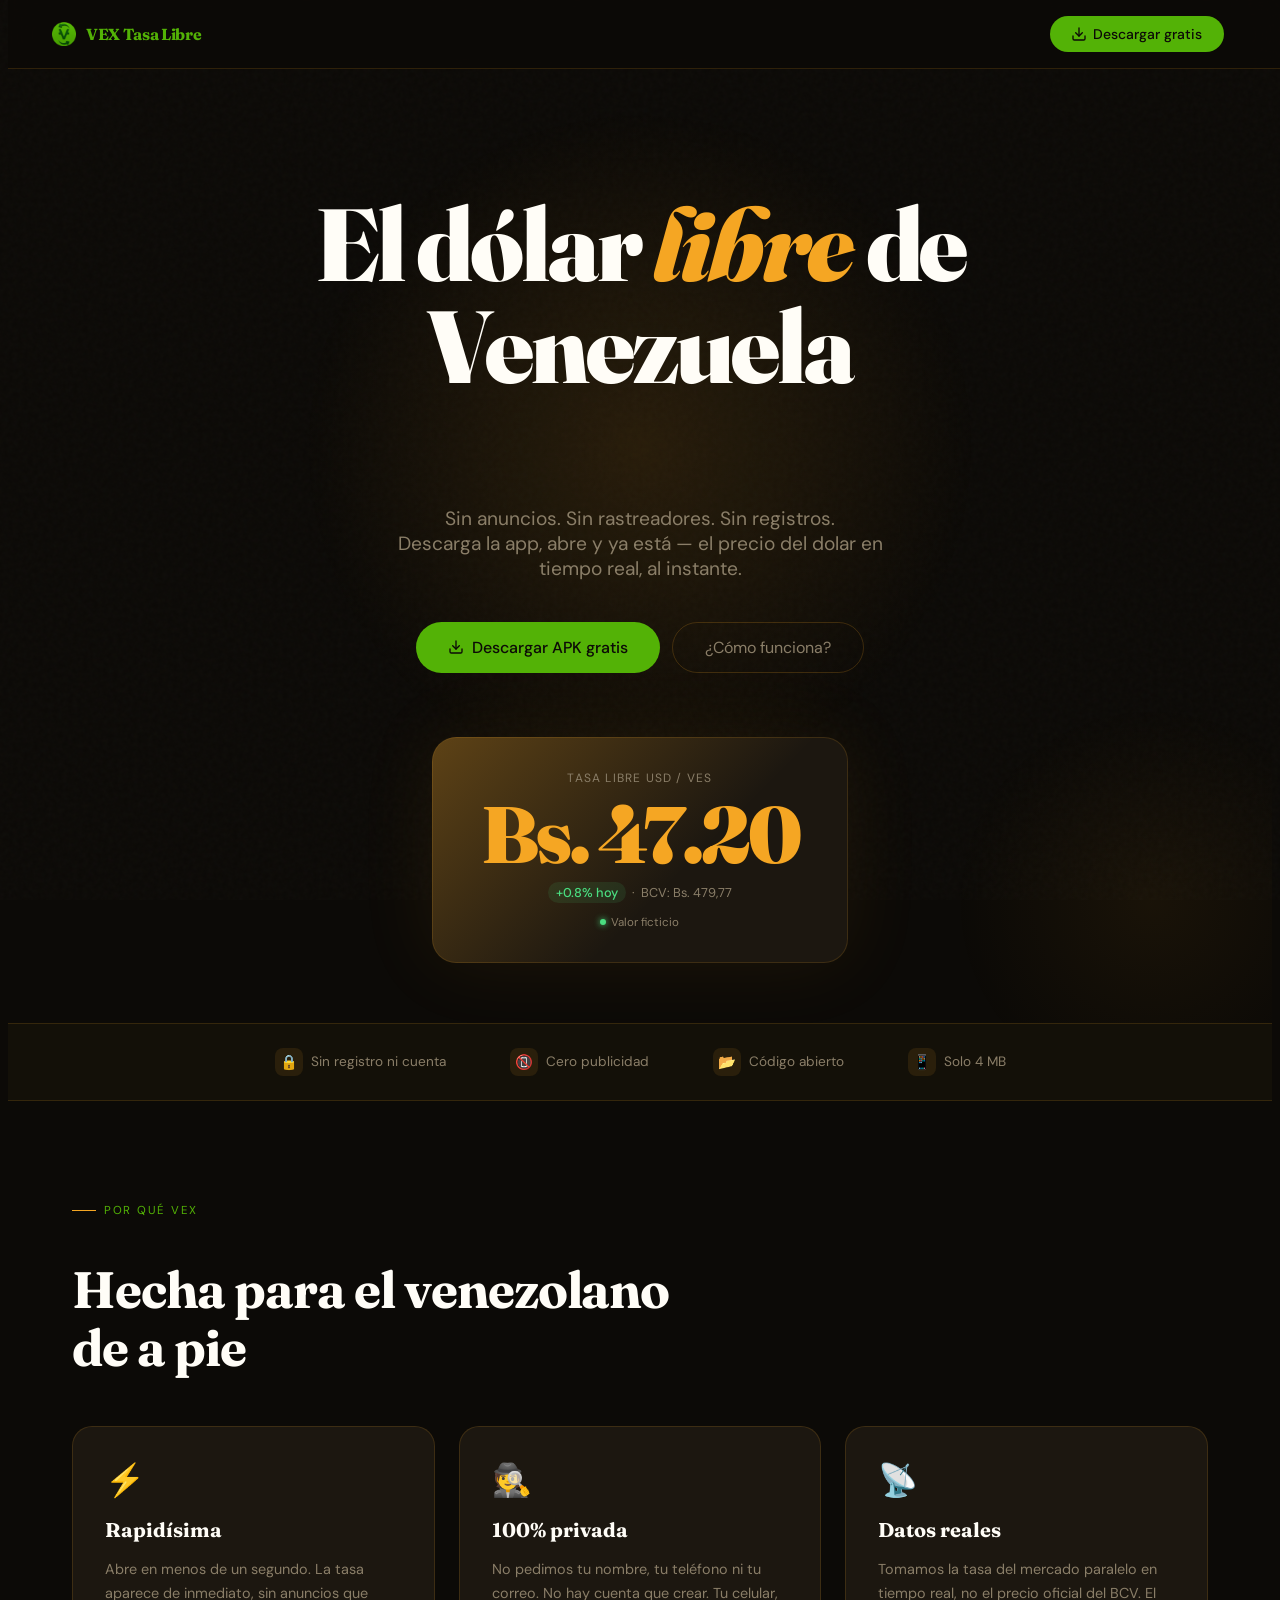
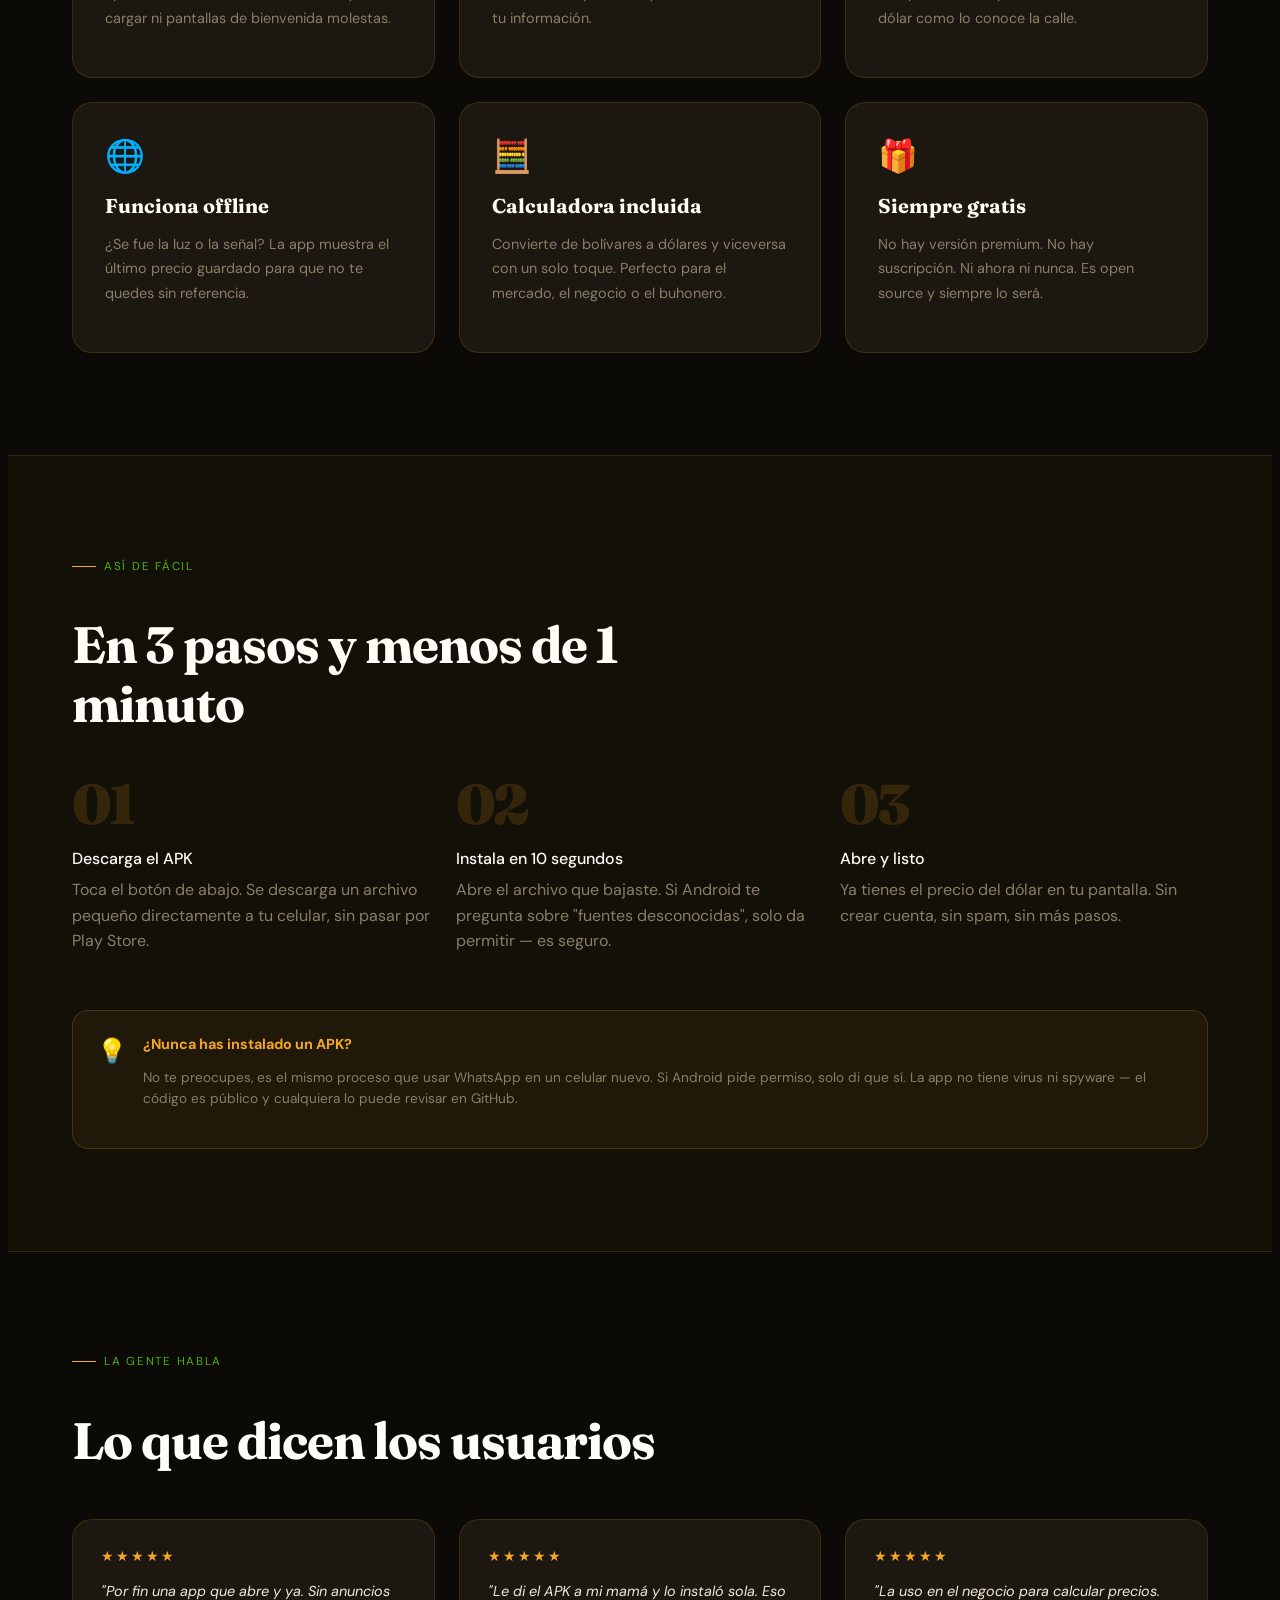
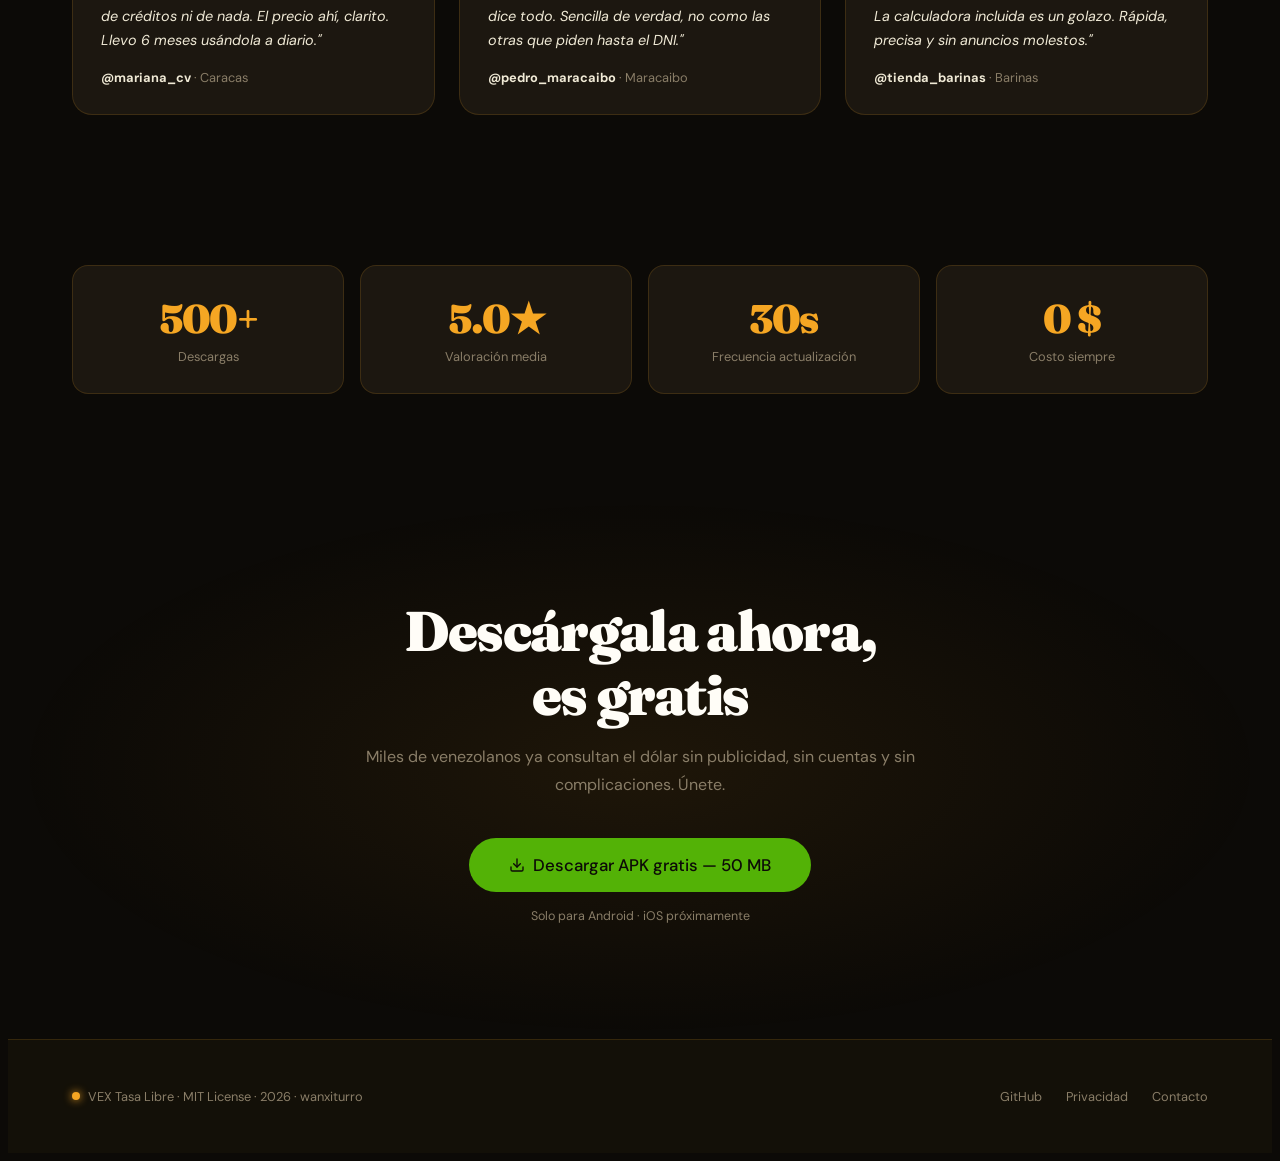
==== index.html @ ee1d556b "Add files via upload" ====
<!DOCTYPE html>
<html lang="es">
<head>
<meta charset="UTF-8" />
<meta name="viewport" content="width=device-width, initial-scale=1.0" />
<title>VEX Tasa Libre — El dólar de Venezuela, sin trabas</title>
<link rel="icon" type="image/x-icon" href="assets/favicon.ico">
<link rel="preconnect" href="https://fonts.googleapis.com">
<link rel="stylesheet" href="styles.css">
<link href="https://fonts.googleapis.com/css2?family=Fraunces:ital,opsz,wght@0,9..144,300;0,9..144,700;0,9..144,900;1,9..144,400&family=DM+Sans:ital,wght@0,300;0,400;0,500;1,300&display=swap" rel="stylesheet">
</head>
<body>

<!-- NAV -->
<nav>
  <a class="nav-logo" href="#">
    <img src="assets/logo-512x512.png" alt="Logo" style="width: 24px; height: 24px; margin-left: -20px;">
    VEX Tasa Libre
  </a>
  <button class="btn-nav" onclick="downloadAPK()">
    <svg class="icon" viewBox="0 0 24 24"><path d="M21 15v4a2 2 0 0 1-2 2H5a2 2 0 0 1-2-2v-4"/><polyline points="7 10 12 15 17 10"/><line x1="12" y1="15" x2="12" y2="3"/></svg>
    Descargar gratis
  </button>
</nav>

<!-- HERO -->
<section class="hero">
  <div class="hero-glow"></div>
  <div class="hero-glow2"></div>

  <h1>El dólar <span class="accent">libre</span> de Venezuela</h1>

  <p class="hero-sub">
    Sin anuncios. Sin rastreadores. Sin registros.<br>
    Descarga la app, abre y ya está — el precio del dolar en tiempo real, al instante.
  </p>

  <div class="hero-actions">
    <button class="btn-primary" onclick="downloadAPK()">
      <svg class="icon" viewBox="0 0 24 24"><path d="M21 15v4a2 2 0 0 1-2 2H5a2 2 0 0 1-2-2v-4"/><polyline points="7 10 12 15 17 10"/><line x1="12" y1="15" x2="12" y2="3"/></svg>
      Descargar APK gratis
    </button>
    <button class="btn-ghost" onclick="document.getElementById('como').scrollIntoView({behavior:'smooth'})">
      ¿Cómo funciona?
    </button>
  </div>

  <!-- RATE PREVIEW -->
  <div class="rate-card">
    <span class="rate-label">Tasa Libre USD / VES</span>
    <span class="rate-value" id="rateDisplay">Bs. 47.20</span>
    <div class="rate-sub">
      <span class="rate-change">+0.8% hoy</span>
      <span>·</span>
      <span>BCV: Bs. 479,77</span>
    </div>
    <div class="rate-updated">
      <span class="live"></span>
      Valor ficticio
    </div>
  </div>
</section>

<!-- TRUST STRIP -->
<div class="trust-strip appear">
  <div class="trust-item">
    <span class="trust-icon">🔒</span>
    Sin registro ni cuenta
  </div>
  <div class="trust-item">
    <span class="trust-icon">📵</span>
    Cero publicidad
  </div>
  <div class="trust-item">
    <span class="trust-icon">📂</span>
    Código abierto
  </div>
  <div class="trust-item">
    <span class="trust-icon">📱</span>
    Solo 4 MB
  </div>
</div>

<!-- FEATURES -->
<div class="section appear">
  <div class="section-label">Por qué VEX</div>
  <h2 class="section-title">Hecha para el venezolano de a pie</h2>

  <div class="features-grid">
    <div class="feature-card">
      <span class="feature-emoji">⚡</span>
      <div class="feature-title">Rapidísima</div>
      <p class="feature-desc">Abre en menos de un segundo. La tasa aparece de inmediato, sin anuncios que cargar ni pantallas de bienvenida molestas.</p>
    </div>
    <div class="feature-card">
      <span class="feature-emoji">🕵️</span>
      <div class="feature-title">100% privada</div>
      <p class="feature-desc">No pedimos tu nombre, tu teléfono ni tu correo. No hay cuenta que crear. Tu celular, tu información.</p>
    </div>
    <div class="feature-card">
      <span class="feature-emoji">📡</span>
      <div class="feature-title">Datos reales</div>
      <p class="feature-desc">Tomamos la tasa del mercado paralelo en tiempo real, no el precio oficial del BCV. El dólar como lo conoce la calle.</p>
    </div>
    <div class="feature-card">
      <span class="feature-emoji">🌐</span>
      <div class="feature-title">Funciona offline</div>
      <p class="feature-desc">¿Se fue la luz o la señal? La app muestra el último precio guardado para que no te quedes sin referencia.</p>
    </div>
    <div class="feature-card">
      <span class="feature-emoji">🧮</span>
      <div class="feature-title">Calculadora incluida</div>
      <p class="feature-desc">Convierte de bolívares a dólares y viceversa con un solo toque. Perfecto para el mercado, el negocio o el buhonero.</p>
    </div>
    <div class="feature-card">
      <span class="feature-emoji">🎁</span>
      <div class="feature-title">Siempre gratis</div>
      <p class="feature-desc">No hay versión premium. No hay suscripción. Ni ahora ni nunca. Es open source y siempre lo será.</p>
    </div>
  </div>
</div>

<!-- HOW TO -->
<div class="how-section" id="como">
  <div class="section appear">
    <div class="section-label">Así de fácil</div>
    <h2 class="section-title">En 3 pasos y menos de 1 minuto</h2>

    <div class="steps">
      <div class="step">
        <div class="step-num">01</div>
        <div class="step-title">Descarga el APK</div>
        <p class="step-desc">Toca el botón de abajo. Se descarga un archivo pequeño directamente a tu celular, sin pasar por Play Store.</p>
      </div>
      <div class="step">
        <div class="step-num">02</div>
        <div class="step-title">Instala en 10 segundos</div>
        <p class="step-desc">Abre el archivo que bajaste. Si Android te pregunta sobre "fuentes desconocidas", solo da permitir — es seguro.</p>
      </div>
      <div class="step">
        <div class="step-num">03</div>
        <div class="step-title">Abre y listo</div>
        <p class="step-desc">Ya tienes el precio del dólar en tu pantalla. Sin crear cuenta, sin spam, sin más pasos.</p>
      </div>
    </div>

    <div style="margin-top: 2.5rem; padding: 1.5rem; background: rgba(245,166,35,0.06); border: 1px solid rgba(245,166,35,0.2); border-radius: 16px; display:flex; gap: 1rem; align-items:flex-start;">
      <span style="font-size:1.5rem;flex-shrink:0;">💡</span>
      <div>
        <strong style="color:var(--gold);font-size:0.9rem;display:block;margin-bottom:0.3rem;">¿Nunca has instalado un APK?</strong>
        <p style="font-size:0.85rem;color:var(--muted);line-height:1.6;">No te preocupes, es el mismo proceso que usar WhatsApp en un celular nuevo. Si Android pide permiso, solo di que sí. La app no tiene virus ni spyware — el código es público y cualquiera lo puede revisar en GitHub.</p>
      </div>
    </div>
  </div>
</div>

<!-- TESTIMONIALS -->
<div class="section appear">
  <div class="section-label">La gente habla</div>
  <h2 class="section-title">Lo que dicen los usuarios</h2>

  <div class="testimonials">
    <div class="testi">
      <div class="testi-stars">★★★★★</div>
      <p class="testi-text">"Por fin una app que abre y ya. Sin anuncios de créditos ni de nada. El precio ahí, clarito. Llevo 6 meses usándola a diario."</p>
      <div class="testi-author"><strong>@mariana_cv</strong> · Caracas</div>
    </div>
    <div class="testi">
      <div class="testi-stars">★★★★★</div>
      <p class="testi-text">"Le di el APK a mi mamá y lo instaló sola. Eso dice todo. Sencilla de verdad, no como las otras que piden hasta el DNI."</p>
      <div class="testi-author"><strong>@pedro_maracaibo</strong> · Maracaibo</div>
    </div>
    <div class="testi">
      <div class="testi-stars">★★★★★</div>
      <p class="testi-text">"La uso en el negocio para calcular precios. La calculadora incluida es un golazo. Rápida, precisa y sin anuncios molestos."</p>
      <div class="testi-author"><strong>@tienda_barinas</strong> · Barinas</div>
    </div>
  </div>
</div>

<!-- STATS -->
<div class="section appear" style="padding-top:0">
  <div class="stats-row">
    <div class="stat-box">
      <div class="stat-num">500+</div>
      <div class="stat-label">Descargas</div>
    </div>
    <div class="stat-box">
      <div class="stat-num">5.0★</div>
      <div class="stat-label">Valoración media</div>
    </div>
    <div class="stat-box">
      <div class="stat-num">30s</div>
      <div class="stat-label">Frecuencia actualización</div>
    </div>
    <div class="stat-box">
      <div class="stat-num">0 $</div>
      <div class="stat-label">Costo siempre</div>
    </div>
  </div>
</div>

<!-- CTA -->
<section class="cta-section appear">
  <div class="cta-bg"></div>
  <div class="cta-inner">
    <div class="cta-title">Descárgala ahora,<br>es gratis</div>
    <p class="cta-sub">Miles de venezolanos ya consultan el dólar sin publicidad, sin cuentas y sin complicaciones. Únete.</p>
    <button class="btn-primary" style="font-size:1.05rem;padding:1rem 2.5rem;margin:0 auto;" onclick="downloadAPK()">
      <svg class="icon" viewBox="0 0 24 24"><path d="M21 15v4a2 2 0 0 1-2 2H5a2 2 0 0 1-2-2v-4"/><polyline points="7 10 12 15 17 10"/><line x1="12" y1="15" x2="12" y2="3"/></svg>
      Descargar APK gratis — 50 MB
    </button>
    <p style="margin-top:1rem;font-size:0.78rem;color:var(--muted);">Solo para Android · iOS próximamente</p>
  </div>
</section>

<!-- FOOTER -->
<footer>
  <div style="display:flex;align-items:center;gap:8px;">
    <span style="width:8px;height:8px;background:var(--gold);border-radius:50%;box-shadow:0 0 8px var(--gold);"></span>
    <span>VEX Tasa Libre · MIT License · 2026 · wanxiturro</span>
  </div>
  <div class="footer-links">
    <a href="https://github.com/wanxiturro/vex-tasa-libre-flutter">GitHub</a>
    <a href="#">Privacidad</a>
    <a href="#">Contacto</a>
  </div>
</footer>
<script src="script.js"></script>
</body>
</html>
---- styles.css ----
<style>
  *, *::before, *::after { box-sizing: border-box; margin: 0; padding: 0; }

  :root {
    --gold:    #F5A623;
    --gold-l:  #FFCF6B;
    --gold-d:  #C47D0A;
    --bg:      #0C0A07;
    --bg2:     #131008;
    --surface: #1C1710;
    --border:  rgba(245,166,35,0.15);
    --text:    #F0EAD6;
    --muted:   #8A7E68;
    --white:   #FFFDF7;
  }

  html { scroll-behavior: smooth; }

  body {
    font-family: 'DM Sans', sans-serif;
    background: var(--bg);
    color: var(--text);
    overflow-x: hidden;
  }

  /* ── NOISE TEXTURE ── */
  body::before {
    content: '';
    position: fixed; inset: 0; z-index: 0; pointer-events: none;
    background-image: url("data:image/svg+xml,%3Csvg viewBox='0 0 200 200' xmlns='http://www.w3.org/2000/svg'%3E%3Cfilter id='n'%3E%3CfeTurbulence type='fractalNoise' baseFrequency='0.9' numOctaves='4' stitchTiles='stitch'/%3E%3C/filter%3E%3Crect width='100%25' height='100%25' filter='url(%23n)' opacity='1'/%3E%3C/svg%3E");
    opacity: 0.025;
  }

  /* ── NAV ── */
  nav {
    position: fixed; top: 0; width: 90%; z-index: 100;
    padding: 0 clamp(1.5rem,5vw,4rem);
    height: 68px;
    display: flex; align-items: center; justify-content: space-between;
    background: rgba(12,10,7,0.85);
    backdrop-filter: blur(16px);
    border-bottom: 1px solid var(--border);
  }

  .nav-logo {
    display: flex; align-items: center; gap: 10px;
    font-family: 'Fraunces', serif;
    font-weight: 700; font-size: 1.0rem;
    color: #53b206;
    text-decoration: none;
    letter-spacing: -0.02em;
    margin-left: -25;
  }

  .nav-logo .dot {
    width: 10px; height: 10px;
    background: #53b206;
    border-radius: 50%;
    box-shadow: 0 0 12px #53b206;
    animation: pulse 2s ease-in-out infinite;
  }

  @keyframes pulse {
    0%,100% { box-shadow: 0 0 8px var(--gold); opacity: 1; }
    50% { box-shadow: 0 0 20px var(--gold-l); opacity: 0.7; }
  }

  .btn-nav {
    background: #53b206;
    color: var(--bg);
    border: none; cursor: pointer;
    font-family: 'DM Sans', sans-serif;
    font-weight: 500; font-size: 0.875rem;
    padding: 0.55rem 1.35rem;
    border-radius: 100px;
    display: flex; align-items: center; gap: 6px;
    transition: transform 0.2s, background 0.2s;
  }
  .btn-nav:hover { background: #82d93a; transform: translateY(-1px); }

  /* ── HERO ── */
  .hero {
    position: relative;
    min-height: 90svh;
    display: flex; flex-direction: column;
    align-items: center; justify-content: center;
    text-align: center;
    padding: 100px clamp(1.5rem,5vw,4rem) 60px;
    overflow: hidden;
  }

  .hero-glow {
    position: absolute;
    width: 680px; height: 680px;
    background: radial-gradient(circle, rgba(245,166,35,0.12) 0%, transparent 70%);
    border-radius: 50%;
    top: 50%; left: 50%;
    transform: translate(-50%, -60%);
    pointer-events: none;
  }

  .hero-glow2 {
    position: absolute;
    width: 400px; height: 400px;
    background: radial-gradient(circle, rgba(245,166,35,0.06) 0%, transparent 70%);
    border-radius: 50%;
    bottom: -80px; right: -80px;
    pointer-events: none;
  }

  .badge {
    display: inline-flex; align-items: center; gap: 8px;
    padding: 0.4rem 1rem;
    border: 1px solid var(--border);
    border-radius: 100px;
    font-size: 0.8rem; color: var(--gold);
    background: rgba(245,166,35,0.07);
    margin-bottom: 2rem;
    animation: fadeUp 0.6s ease both;
  }

  .badge-dot {
    width: 6px; height: 6px;
    background: #4ade80; border-radius: 50%;
    box-shadow: 0 0 8px #4ade80;
    animation: pulse 1.5s ease-in-out infinite;
  }

  h1 {
    font-family: 'Fraunces', serif;
    font-size: clamp(3rem, 8vw, 6.5rem);
    font-weight: 900;
    line-height: 1.0;
    letter-spacing: -0.03em;
    color: var(--white);
    max-width: 14ch;
    animation: fadeUp 0.6s 0.1s ease both;
  }

  h1 .accent {
    color: var(--gold);
    font-style: italic;
  }

  .hero-sub {
    font-size: clamp(1rem, 2.5vw, 1.2rem);
    color: var(--muted);
    max-width: 42ch;
    margin: 1.5rem auto 0;
    line-height: 1.3;
    animation: fadeUp 0.6s 0.2s ease both;
  }

  .hero-actions {
    display: flex; gap: 12px; flex-wrap: wrap; justify-content: center;
    margin-top: 2.5rem;
    animation: fadeUp 0.6s 0.3s ease both;
  }

  .btn-primary {
    background: #53b206;
    color: var(--bg);
    border: none; cursor: pointer;
    font-family: 'DM Sans', sans-serif;
    font-weight: 500; font-size: 1rem;
    padding: 0.875rem 2rem;
    border-radius: 100px;
    display: flex; align-items: center; gap: 8px;
    transition: transform 0.2s, background 0.2s, box-shadow 0.2s;
    box-shadow: 0 0 0 rgba(245,166,35,0);
  }
  .btn-primary:hover {
    background: #53b206;
    transform: translateY(-2px);
    box-shadow: 0 8px 32px rgba(245,166,35,0.3);
  }

  .btn-ghost {
    background: transparent;
    color: var(--muted);
    border: 1px solid rgba(245,166,35,0.2);
    cursor: pointer;
    font-family: 'DM Sans', sans-serif;
    font-weight: 400; font-size: 1rem;
    padding: 0.875rem 2rem;
    border-radius: 100px;
    transition: color 0.2s, border-color 0.2s;
  }
  .btn-ghost:hover { color: var(--text); border-color: rgba(245,166,35,0.5); }

  /* ── RATE CARD ── */
  .rate-card {
    margin-top: 4rem;
    background: var(--surface);
    border: 1px solid var(--border);
    border-radius: 24px;
    padding: 2rem 3rem;
    display: inline-flex; flex-direction: column; align-items: center;
    gap: 0.5rem;
    position: relative;
    animation: fadeUp 0.6s 0.4s ease both;
    box-shadow: 0 0 80px rgba(245,166,35,0.08);
  }

  .rate-card::before {
    content: '';
    position: absolute; inset: -1px;
    border-radius: 25px;
    background: linear-gradient(135deg, rgba(245,166,35,0.3), transparent 60%);
    z-index: -1;
    pointer-events: none;
  }

  .rate-label {
    font-size: 0.75rem; text-transform: uppercase; letter-spacing: 0.1em;
    color: var(--muted);
  }

  .rate-value {
    font-family: 'Fraunces', serif;
    font-size: clamp(3rem, 8vw, 5rem);
    font-weight: 900;
    color: var(--gold);
    line-height: 1;
    letter-spacing: -0.04em;
  }

  .rate-sub {
    display: flex; align-items: center; gap: 6px;
    font-size: 0.8rem; color: var(--muted);
  }

  .rate-change {
    color: #4ade80;
    font-weight: 500;
    background: rgba(74, 222, 128, 0.1);
    padding: 2px 8px; border-radius: 100px;
  }

  .rate-updated {
    display: flex; align-items: center; gap: 5px;
    margin-top: 0.25rem;
    font-size: 0.72rem; color: var(--muted);
  }

  .rate-updated .live {
    width: 6px; height: 6px; background: #4ade80; border-radius: 50%;
    box-shadow: 0 0 6px #4ade80;
    animation: pulse 1.5s ease-in-out infinite;
  }

  /* ── TRUST STRIP ── */
  .trust-strip {
    padding: 1.5rem clamp(1.5rem,5vw,4rem);
    border-top: 1px solid var(--border);
    border-bottom: 1px solid var(--border);
    background: var(--bg2);
    display: flex; align-items: center; justify-content: center;
    gap: clamp(1.5rem, 5vw, 4rem);
    flex-wrap: wrap;
  }

  .trust-item {
    display: flex; align-items: center; gap: 8px;
    font-size: 0.85rem; color: var(--muted);
  }

  .trust-icon {
    width: 28px; height: 28px;
    background: rgba(245,166,35,0.1);
    border-radius: 8px;
    display: flex; align-items: center; justify-content: center;
    font-size: 0.9rem;
  }

  /* ── FEATURES ── */
  .section {
    padding: clamp(4rem,8vw,7rem) clamp(1.5rem,5vw,4rem);
    max-width: 1200px; margin: 0 auto;
  }

  .section-label {
    font-size: 0.72rem; text-transform: uppercase; letter-spacing: 0.15em;
    color: #53b206; margin-bottom: 1rem;
    display: flex; align-items: center; gap: 8px;
  }
  .section-label::before {
    content: '';
    width: 24px; height: 1px; background: var(--gold);
  }

  .section-title {
    font-family: 'Fraunces', serif;
    font-size: clamp(2rem, 4vw, 3.2rem);
    font-weight: 700;
    color: var(--white);
    line-height: 1.15;
    letter-spacing: -0.02em;
    max-width: 18ch;
  }

  .features-grid {
    display: grid;
    grid-template-columns: repeat(auto-fit, minmax(280px, 1fr));
    gap: 1.5rem;
    margin-top: 3rem;
  }

  .feature-card {
    background: var(--surface);
    border: 1px solid var(--border);
    border-radius: 20px;
    padding: 2rem;
    transition: border-color 0.3s, transform 0.3s, box-shadow 0.3s;
    cursor: default;
  }
  .feature-card:hover {
    border-color: rgba(245,166,35,0.4);
    transform: translateY(-4px);
    box-shadow: 0 12px 40px rgba(0,0,0,0.4);
  }

  .feature-emoji {
    font-size: 2rem; margin-bottom: 1rem;
    display: block;
  }

  .feature-title {
    font-family: 'Fraunces', serif;
    font-size: 1.25rem; font-weight: 700;
    color: var(--white); margin-bottom: 0.5rem;
  }

  .feature-desc {
    font-size: 0.9rem; line-height: 1.7;
    color: var(--muted);
  }

  /* ── HOW TO ── */
  .how-section {
    background: var(--bg2);
    border-top: 1px solid var(--border);
    border-bottom: 1px solid var(--border);
  }

  .steps {
    display: grid;
    grid-template-columns: repeat(auto-fit, minmax(220px, 1fr));
    gap: 1rem; margin-top: 1rem;
  }

  .step {
    display: flex; flex-direction: column; gap: 1rem;
    position: relative;
  }

  .step-num {
    font-family: 'Fraunces', serif;
    font-size: 3.5rem; font-weight: 900;
    color: rgba(245,166,35,0.15);
    line-height: 1;
    letter-spacing: -0.05em;
  }

  .step-title {
    font-weight: 500; font-size: 1rem; color: var(--white); margin-bottom: 0.25;
  }

  .step-desc {
    font-size: 1rem; color: var(--muted); line-height: 1.6; margin-top: -0.50rem;
  }

  /* ── SOCIAL PROOF ── */
  .testimonials {
    display: grid;
    grid-template-columns: repeat(auto-fit, minmax(260px, 1fr));
    gap: 1.5rem; margin-top: 3rem;
  }

  .testi {
    background: var(--surface);
    border: 1px solid var(--border);
    border-radius: 20px;
    padding: 1.75rem;
  }

  .testi-stars {
    color: var(--gold); font-size: 0.85rem; margin-bottom: 0.75rem;
    letter-spacing: 2px;
  }

  .testi-text {
    font-size: 0.9rem; line-height: 1.7; color: var(--text);
    margin-bottom: 1rem;
    font-style: italic;
  }

  .testi-author {
    font-size: 0.8rem; color: var(--muted);
  }

  .testi-author strong {
    color: var(--text); font-style: normal;
  }

  /* ── STATS ── */
  .stats-row {
    display: grid;
    grid-template-columns: repeat(auto-fit, minmax(160px, 1fr));
    gap: 1rem; margin-top: 3rem;
  }

  .stat-box {
    background: var(--surface);
    border: 1px solid var(--border);
    border-radius: 16px;
    padding: 1.75rem 1.25rem;
    text-align: center;
    transition: border-color 0.3s;
  }
  .stat-box:hover { border-color: rgba(245,166,35,0.4); }

  .stat-num {
    font-family: 'Fraunces', serif;
    font-size: 2.5rem; font-weight: 900;
    color: var(--gold); letter-spacing: -0.04em;
  }

  .stat-label {
    font-size: 0.8rem; color: var(--muted); margin-top: 0.3rem;
  }

  /* ── CTA ── */
  .cta-section {
    padding: clamp(4rem,8vw,7rem) clamp(1.5rem,5vw,4rem);
    text-align: center;
    position: relative; overflow: hidden;
  }

  .cta-bg {
    position: absolute; inset: 0; pointer-events: none;
    background: radial-gradient(ellipse at 50% 50%, rgba(245,166,35,0.08) 0%, transparent 70%);
  }

  .cta-inner {
    max-width: 600px; margin: 0 auto; position: relative;
  }

  .cta-title {
    font-family: 'Fraunces', serif;
    font-size: clamp(2.2rem, 5vw, 3.5rem);
    font-weight: 900;
    color: var(--white); line-height: 1.15;
    letter-spacing: -0.03em;
    margin-bottom: 1rem;
  }

  .cta-sub {
    color: var(--muted); font-size: 1rem; line-height: 1.7;
    margin-bottom: 2.5rem;
  }

  /* ── FOOTER ── */
  footer {
    padding: 3rem clamp(1.5rem,5vw,4rem);
    border-top: 1px solid var(--border);
    background: var(--bg2);
    display: flex; align-items: center; justify-content: space-between;
    flex-wrap: wrap; gap: 1rem;
    font-size: 0.8rem; color: var(--muted);
  }

  footer a { color: var(--muted); text-decoration: none; transition: color 0.2s; }
  footer a:hover { color: var(--gold); }

  .footer-links { display: flex; gap: 1.5rem; flex-wrap: wrap; }

  /* ── UTILS ── */
  @keyframes fadeUp {
    from { opacity: 0; transform: translateY(20px); }
    to   { opacity: 1; transform: translateY(0); }
  }

  .appear {
    opacity: 0; transform: translateY(24px);
    transition: opacity 0.6s ease, transform 0.6s ease;
  }
  .appear.visible { opacity: 1; transform: translateY(0); }

  svg.icon { width: 16px; height: 16px; fill: none; stroke: currentColor; stroke-width: 2; stroke-linecap: round; stroke-linejoin: round; }

  @media (max-width: 600px) {
    .hero-actions { flex-direction: column; align-items: stretch; }
    .hero-actions button { width: 100%; justify-content: center; }
    .trust-strip { gap: 1rem; }
    .rate-card { padding: 1.5rem 2rem; width: 100%; }
  }
</style>
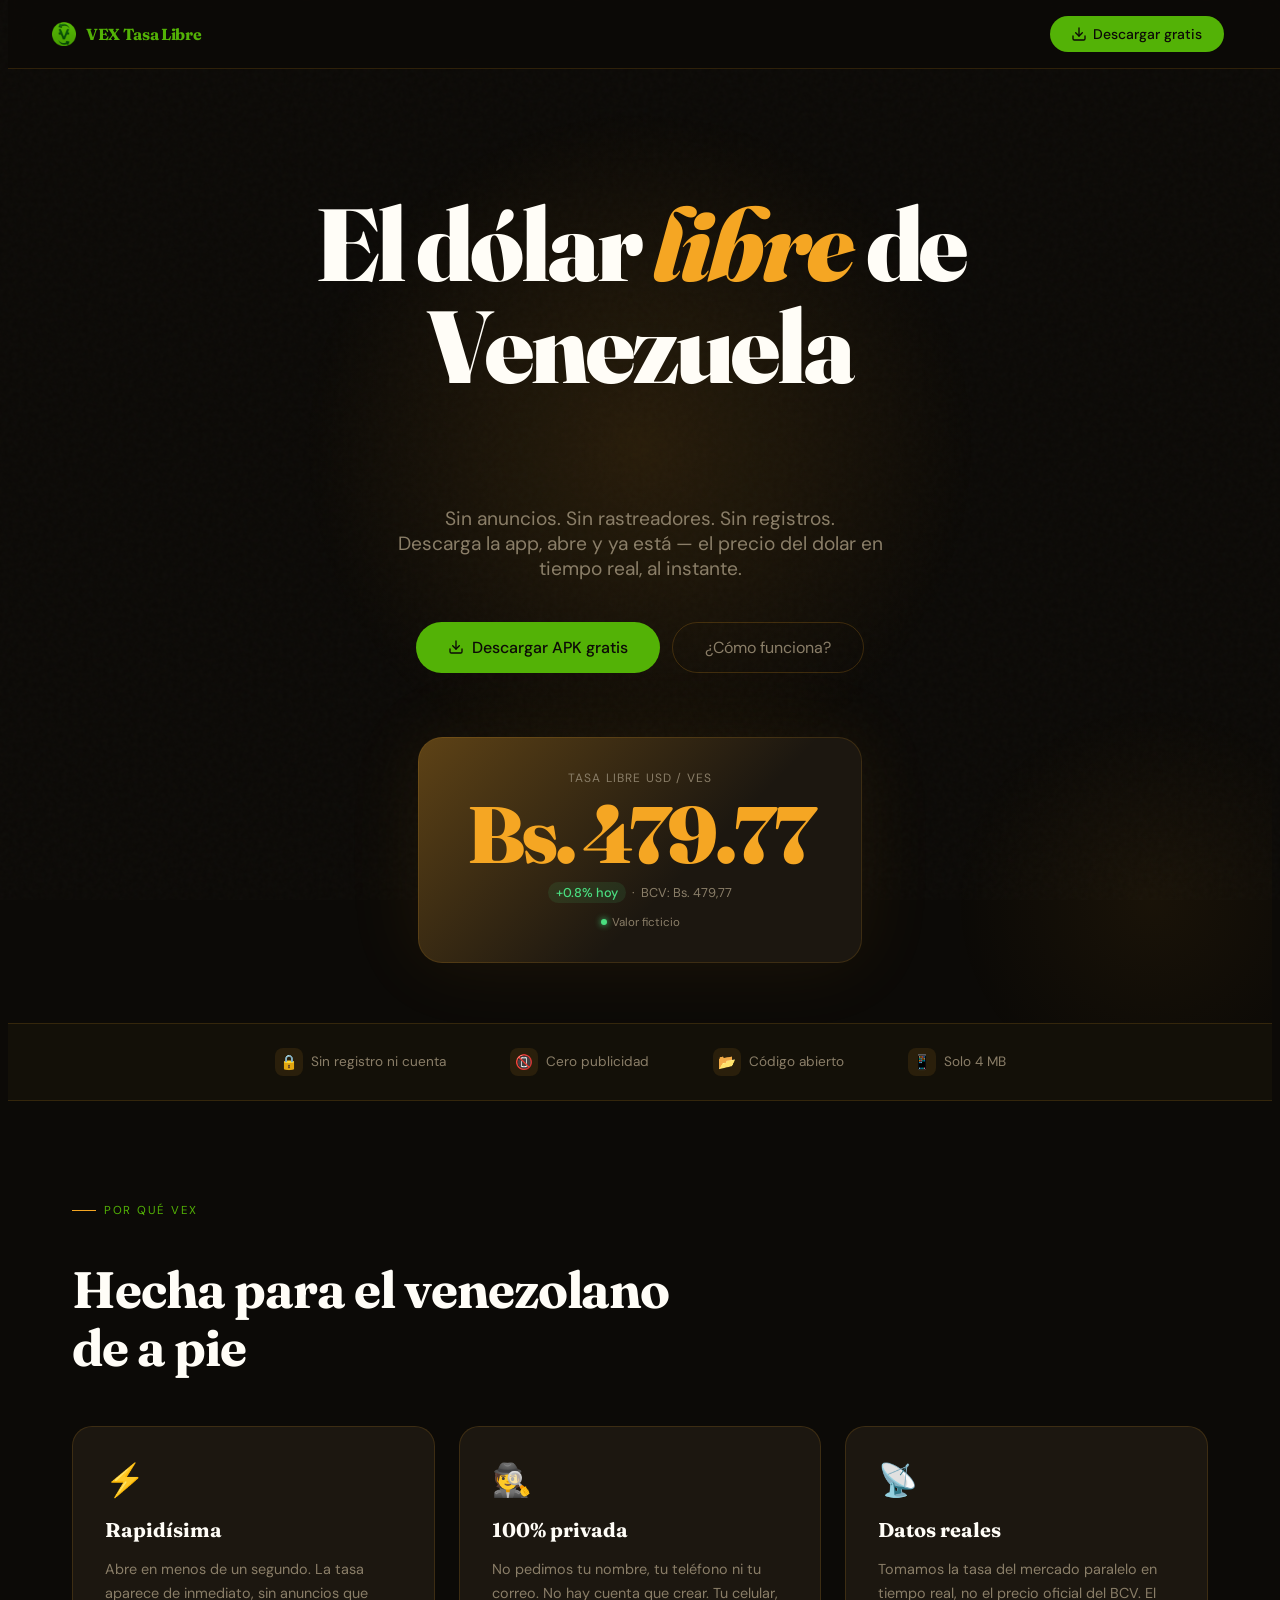
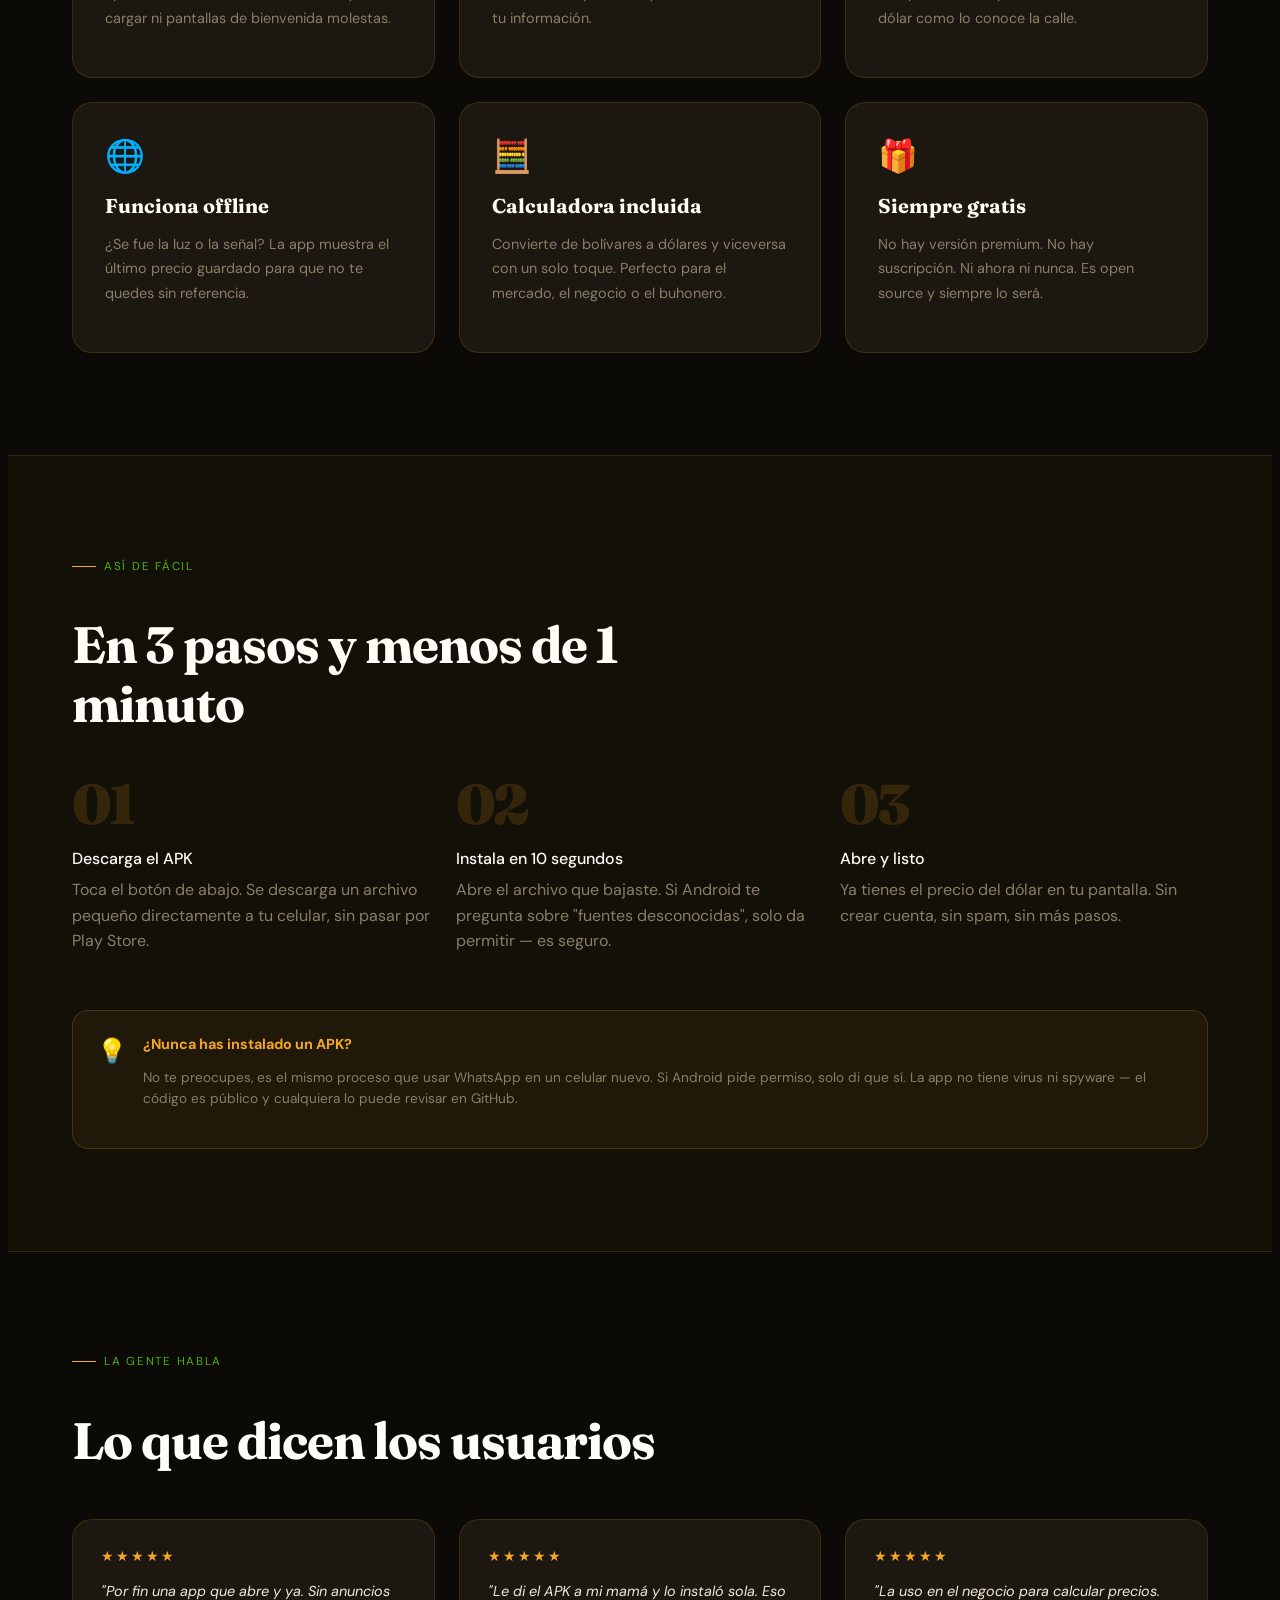
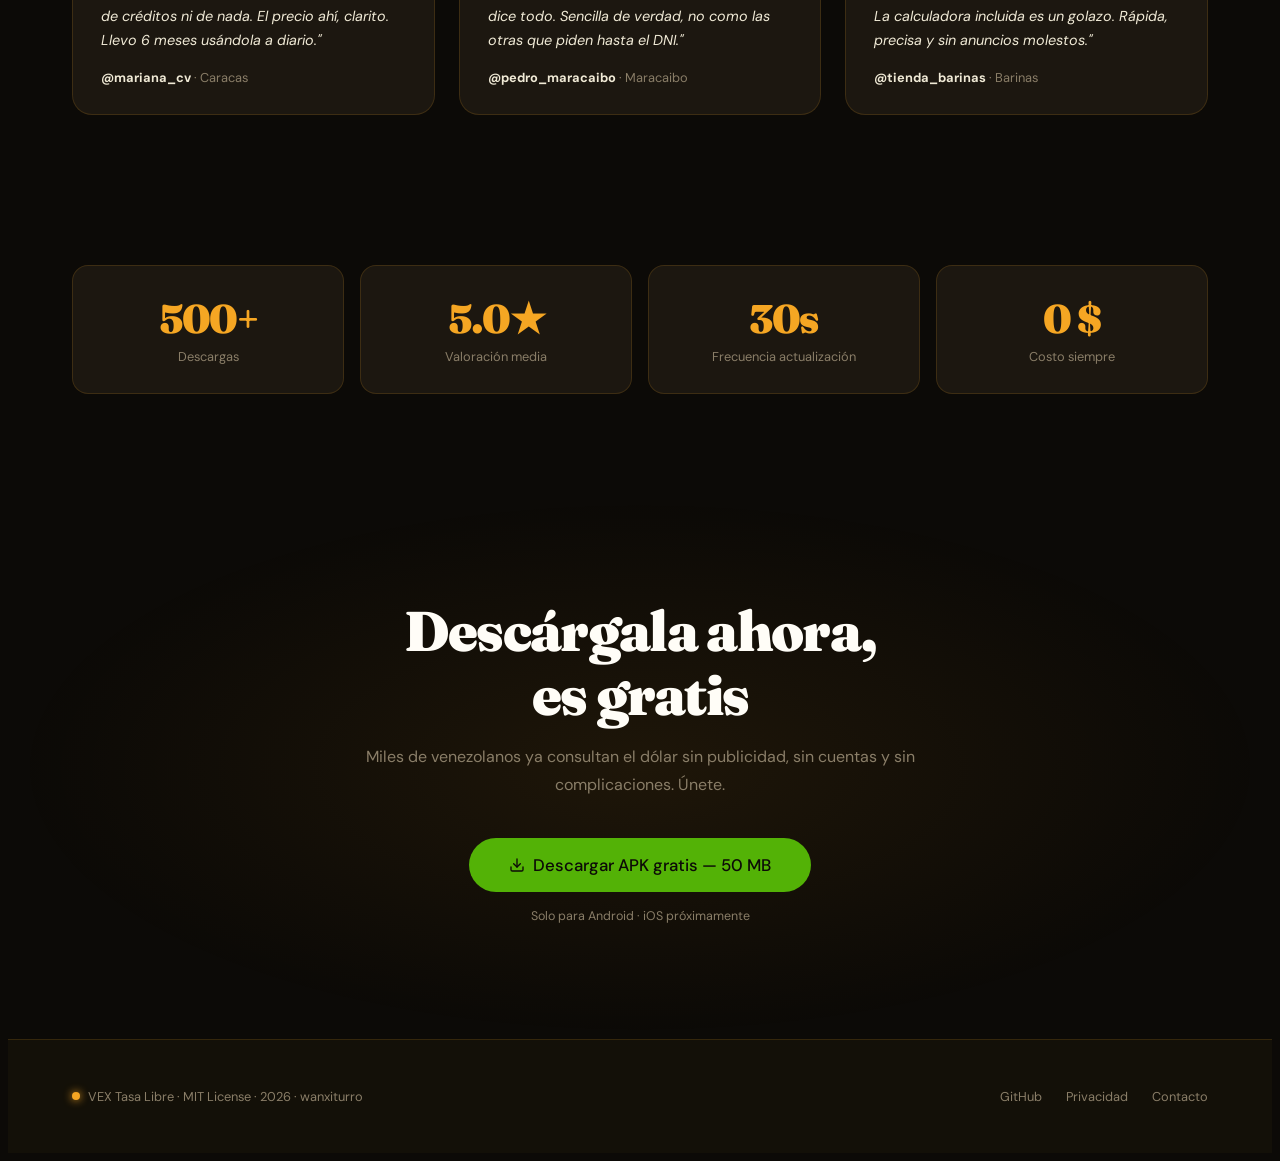
==== commit 407fdf3c: "Fix: Price of dolar" ====
--- a/index.html
+++ b/index.html
@@ -48,7 +48,7 @@
   <!-- RATE PREVIEW -->
   <div class="rate-card">
     <span class="rate-label">Tasa Libre USD / VES</span>
-    <span class="rate-value" id="rateDisplay">Bs. 47.20</span>
+    <span class="rate-value" id="rateDisplay">Bs. 479.77</span>
     <div class="rate-sub">
       <span class="rate-change">+0.8% hoy</span>
       <span>·</span>
@@ -222,8 +222,8 @@
   </div>
   <div class="footer-links">
     <a href="https://github.com/wanxiturro/vex-tasa-libre-flutter">GitHub</a>
-    <a href="#">Privacidad</a>
-    <a href="#">Contacto</a>
+    <a href="privacy.html">Privacidad</a>
+    <a href="https://github.com/wanxiturro/">Contacto</a>
   </div>
 </footer>
 <script src="script.js"></script>
